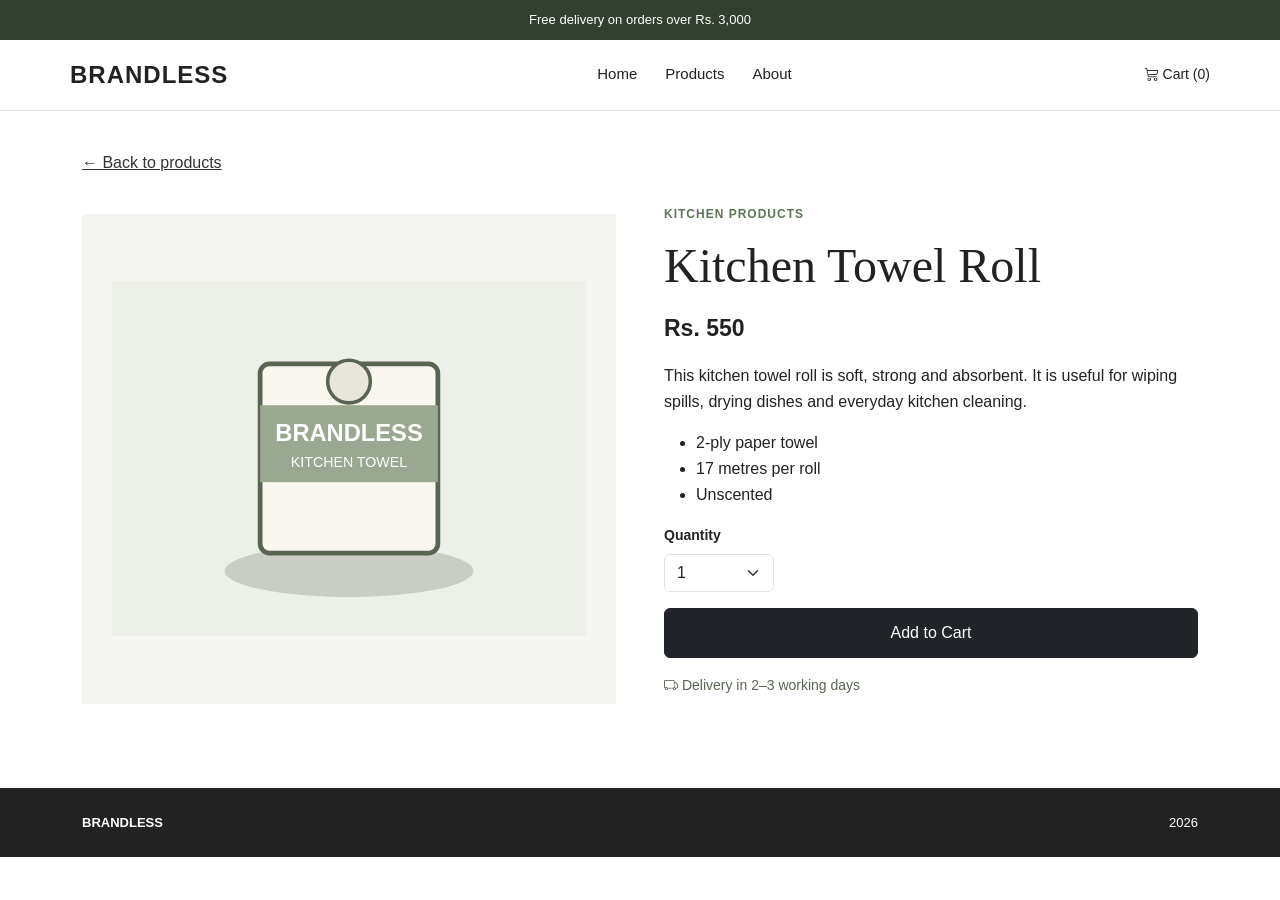
==== midterm-lab-exam/product.html @ e2c4e07b "midterm: baseline copy" ====
<!doctype html>
<html lang="en">
<head><meta charset="utf-8">
  <meta name="viewport" content="width=device-width, initial-scale=1">
  <title>Kitchen Towel Roll | Brandless Store</title>
  <link href="bootstrap.min.css" rel="stylesheet">
  <link href="bootstrap-icons.css" rel="stylesheet">
  <link href="styles.css" rel="stylesheet">
</head>
<body>
  <div class="top-bar">Free delivery on orders over Rs. 3,000</div>
  <header>
    <nav class="navbar container">
      <a class="navbar-brand" href="index.html">BRANDLESS</a>
      <input class="nav-toggle" type="checkbox" id="nav-toggle">
      <label class="navbar-toggler" for="nav-toggle"><i class="bi bi-list"></i></label>
      <div class="nav-links">
        <a href="index.html">Home</a>
        <a href="index.html#products">Products</a>
        <a href="index.html#about">About</a>
      </div>
      <a class="cart" href="#cart"><i class="bi bi-cart3"></i> Cart (0)</a>
    </nav>
  </header>
  <main class="container detail-page">
    <a class="back" href="index.html">← Back to products</a>
    <div class="row g-5 align-items-center">
      <div class="col-md-6"><div class="detail-image">
        <img src="assets/kitchen-towel.svg" alt="Kitchen Towel Roll">
      </div>
    </div>
    <div class="col-md-6">
      <p class="small-title">Kitchen products</p>
      <h1>Kitchen Towel Roll</h1>
      <p class="price">Rs. 550</p>
      <p>This kitchen towel roll is soft, strong and absorbent. It is useful for wiping spills, drying dishes and everyday kitchen cleaning.</p>
      <ul>
        <li>2-ply paper towel</li>
        <li>17 metres per roll</li>
        <li>Unscented</li>
      </ul>
      <label for="quantity">Quantity</label>
      <select class="form-select" id="quantity">
        <option>1</option>
        <option>2</option>
        <option>3</option>
      </select>
      <button class="btn btn-dark add-button">Add to Cart</button>
      <p class="delivery"><i class="bi bi-truck"></i> Delivery in 2–3 working days</p>
    </div>
  </div>
</main>
  <footer><div class="container"><strong>BRANDLESS</strong><span>2026</span></div></footer>
</body>
</html>
---- midterm-lab-exam/styles.css ----
*{
  box-sizing:border-box
}
body{
  margin:0;
  font-family:Arial,sans-serif;
  color:#222;
  background:#fff
}
.top-bar{
  background:#33402f;
  color:#fff;
  text-align:center;
  padding:10px;
  font-size:13px
}
header{
  border-bottom:1px solid #ddd;
  background:#fff
}
.navbar{
  min-height:70px;
  display:flex;
  align-items:center
}
.navbar-brand{
  font-size:24px;
  font-weight:bold;
  letter-spacing:1px;
  color:#222;
  text-decoration:none
}
.nav-links{
  display:flex;
  gap:28px;
  margin:auto
}
.nav-links a{
  color:#222;
  text-decoration:none;
  font-size:15px
}
.nav-links a:hover{
  color:#5e7556
}
.cart{
  color:#222;
  text-decoration:none;
  font-size:14px
}
.nav-toggle,.navbar-toggler{
  display:none
}
.hero{
  background:#eef0e9;
  padding:55px 0
}
.small-title{
  text-transform:uppercase;
  letter-spacing:1px;
  font-size:12px;
  color:#5e7556;
  font-weight:bold
}
.hero h1,.detail-page h1{
  font-family:Georgia,serif;
  font-size:48px;
  line-height:1.1;
  margin:12px 0 18px
}
.hero p:not(.small-title){
  font-size:17px;
  line-height:1.6;
  max-width:450px
}
.hero-picture{
  text-align:center
}
.hero-picture img{
  width:100%;
  max-width:390px;
  height:250px;
  object-fit:contain
}
.products{
  padding-top:55px;
  padding-bottom:65px
}
.heading{
  display:flex;
  align-items:end;
  justify-content:space-between;
  margin-bottom:28px
}
.heading h2,.about h2{
  font-family:Georgia,serif;
  font-size:34px;
  margin:5px 0
}
.heading>p{
  font-size:13px;
  color:#666
}
.product-card{
  border:1px solid #ddd;
  padding:14px;
  height:100%;
  background:#fff
}
.product-card img{
  display:block;
  width:100%;
  height:190px;
  object-fit:contain;
  background:#f5f5f2;
  margin-bottom:16px
}
.product-card h3{
  font-size:16px;
  margin:0 0 10px
}
.product-card p{
  font-weight:bold;
  margin:0 0 14px
}

.product-card button:disabled{
  cursor:not-allowed;
  opacity:.45
}
.about{
  background:#f1f2ec;
  padding:45px 0
}
.about p{
  max-width:600px;
  line-height:1.6;
  margin-bottom:0
}
footer{
  background:#222;
  color:#fff;
  padding:25px 0
}
footer .container{
  display:flex;
  justify-content:space-between;
  font-size:13px
}
.detail-page{
  padding-top:40px;
  padding-bottom:75px
}
.back{
  display:inline-block;
  margin-bottom:30px;
  color:#333
}
.detail-image{
  background:#f5f5f2;
  padding:30px
}
.detail-image img{
  width:100%;
  height:430px;
  object-fit:contain
}
.price{
  font-size:23px;
  font-weight:bold
}
.detail-page p,.detail-page li{
  line-height:1.6
}
.detail-page select{
  max-width:110px;
  margin:7px 0 16px
}
.detail-page label{
  font-weight:bold;
  font-size:14px
}
.add-button{
  display:block;
  width:100%;
  padding:12px
}

.delivery{
  font-size:14px;
  color:#596552;
  margin-top:16px
}
@media(max-width:767.98px){
  .navbar{
  flex-wrap:wrap
}
.navbar-brand{
  margin-right:auto
}
.navbar-toggler{
  display:block;
  border:0;
  background:transparent;
  font-size:25px;
  order:2;
  margin-right:15px
}
.cart{
  order:3
}
.nav-links{
  display:none;
  order:4;
  flex-basis:100%;
  margin:12px 0 15px;
  flex-direction:column;
  gap:12px
}
.nav-toggle:checked~.nav-links{
  display:flex
}
.hero{
  padding:40px 0
}
.hero h1,.detail-page h1{
  font-size:37px
}
.hero-picture{
  margin-top:25px
}
.products{
  padding-top:40px
}
.product-card img{
  height:240px
}
.heading{
  align-items:center
}
.heading h2{
  font-size:29px
}
.heading>p{
  display:none
}
.detail-image img{
  height:300px
}
footer .container{
  flex-direction:column;
  gap:8px
}

}
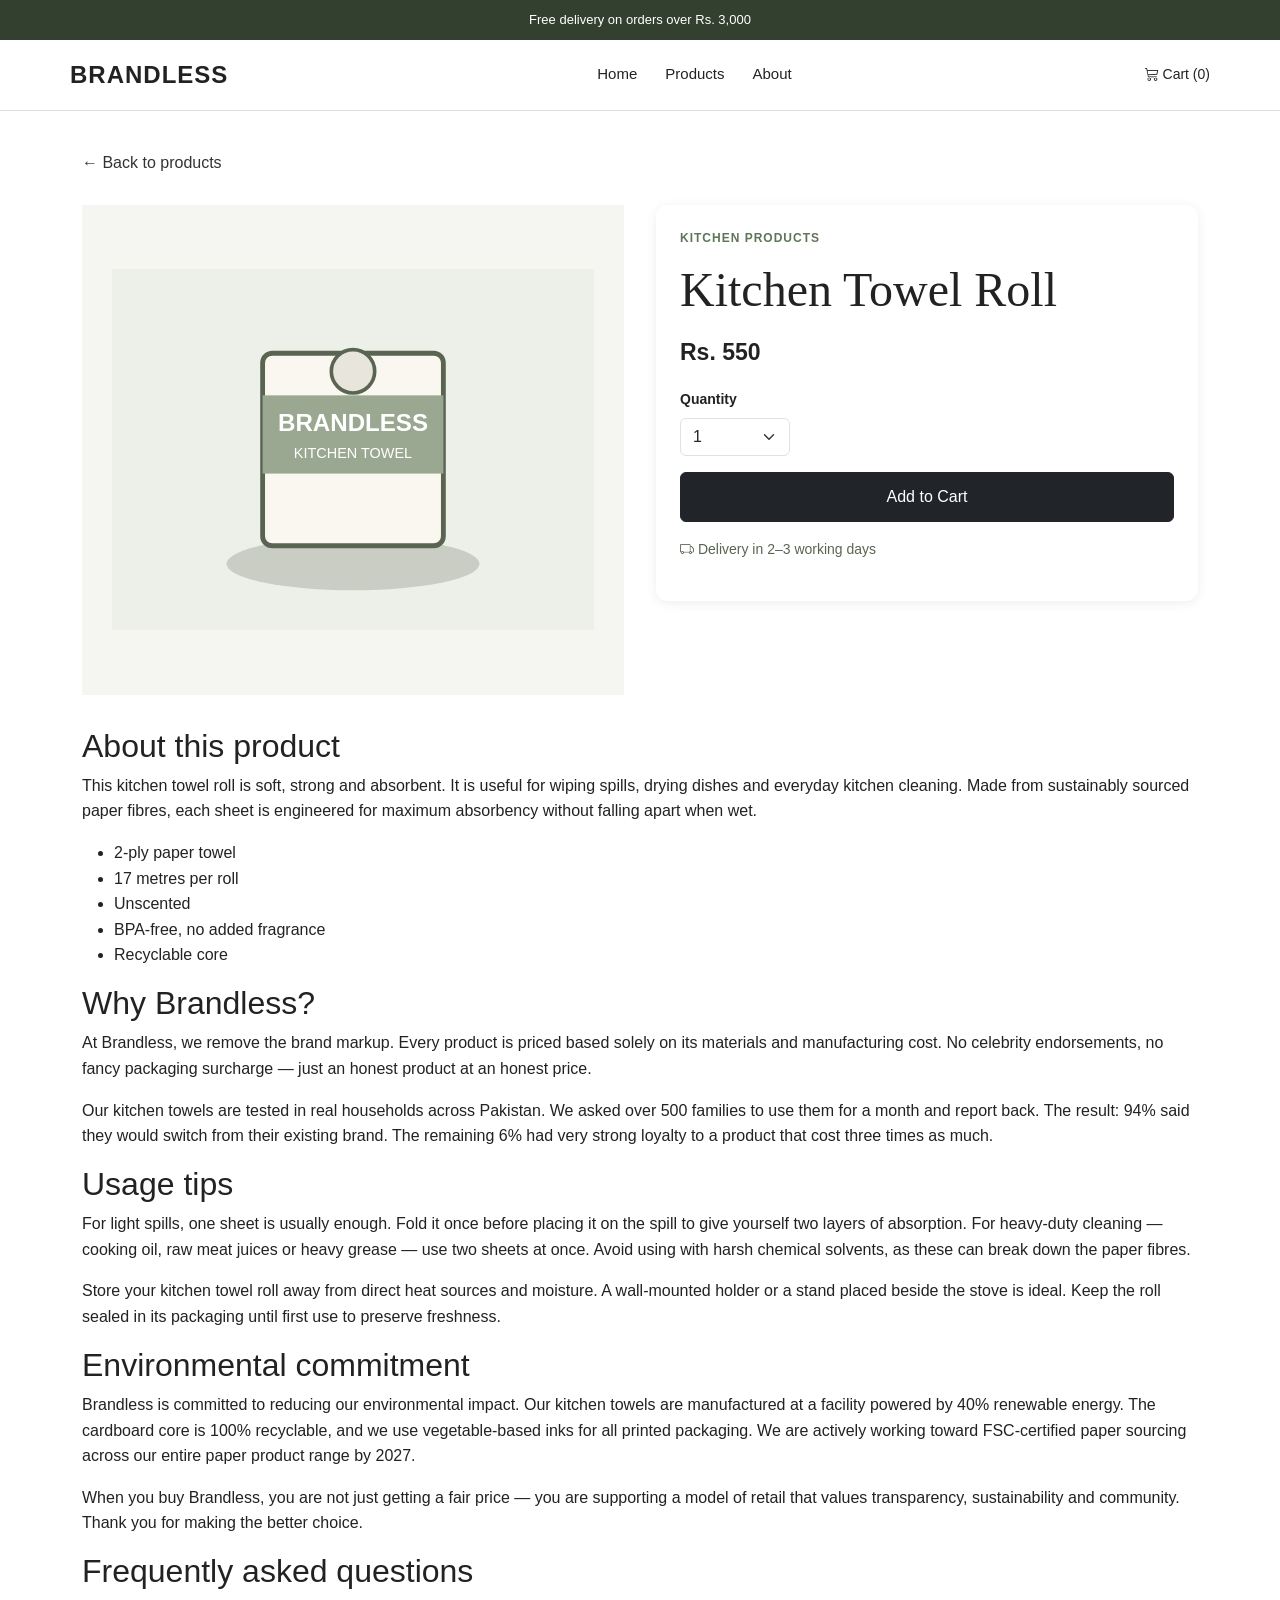
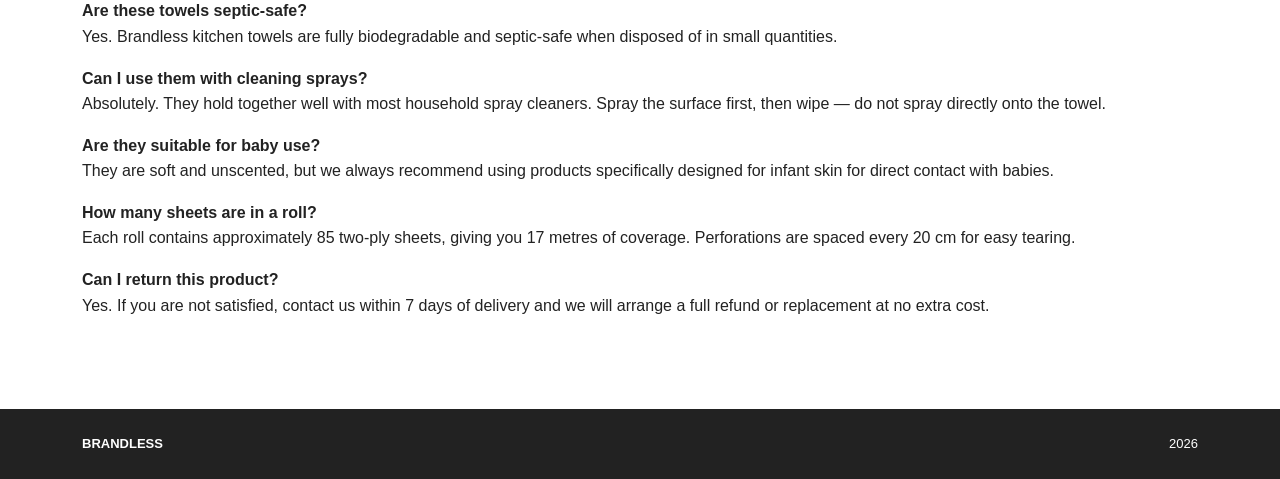
==== commit e33e2ffe: "midterm: task 2" ====
--- a/midterm-lab-exam/product.html
+++ b/midterm-lab-exam/product.html
@@ -1,6 +1,7 @@
 <!doctype html>
 <html lang="en">
-<head><meta charset="utf-8">
+<head>
+  <meta charset="utf-8">
   <meta name="viewport" content="width=device-width, initial-scale=1">
   <title>Kitchen Towel Roll | Brandless Store</title>
   <link href="bootstrap.min.css" rel="stylesheet">
@@ -22,34 +23,73 @@
       <a class="cart" href="#cart"><i class="bi bi-cart3"></i> Cart (0)</a>
     </nav>
   </header>
+
   <main class="container detail-page">
     <a class="back" href="index.html">← Back to products</a>
-    <div class="row g-5 align-items-center">
-      <div class="col-md-6"><div class="detail-image">
-        <img src="assets/kitchen-towel.svg" alt="Kitchen Towel Roll">
+
+    <!--
+      Task 2: CSS Grid with named grid-template-areas.
+      Three children → three named areas:
+        "image"   product photo
+        "details" name / price / qty / Add to Cart  (sticky at BP+)
+        "desc"    long description (full-width row underneath at BP+)
+    -->
+    <div class="product-layout">
+
+      <div class="product-image-area">
+        <div class="detail-image">
+          <img src="assets/kitchen-towel.svg" alt="Kitchen Towel Roll">
+        </div>
       </div>
+
+      <aside class="product-details-area">
+        <p class="small-title">Kitchen products</p>
+        <h1>Kitchen Towel Roll</h1>
+        <p class="price">Rs. 550</p>
+        <label for="quantity">Quantity</label>
+        <select class="form-select" id="quantity">
+          <option>1</option>
+          <option>2</option>
+          <option>3</option>
+        </select>
+        <button class="btn btn-dark add-button">Add to Cart</button>
+        <p class="delivery"><i class="bi bi-truck"></i> Delivery in 2–3 working days</p>
+      </aside>
+
+      <section class="product-desc-area">
+        <h2>About this product</h2>
+        <p>This kitchen towel roll is soft, strong and absorbent. It is useful for wiping spills, drying dishes and everyday kitchen cleaning. Made from sustainably sourced paper fibres, each sheet is engineered for maximum absorbency without falling apart when wet.</p>
+        <ul>
+          <li>2-ply paper towel</li>
+          <li>17 metres per roll</li>
+          <li>Unscented</li>
+          <li>BPA-free, no added fragrance</li>
+          <li>Recyclable core</li>
+        </ul>
+
+        <h2>Why Brandless?</h2>
+        <p>At Brandless, we remove the brand markup. Every product is priced based solely on its materials and manufacturing cost. No celebrity endorsements, no fancy packaging surcharge — just an honest product at an honest price.</p>
+        <p>Our kitchen towels are tested in real households across Pakistan. We asked over 500 families to use them for a month and report back. The result: 94% said they would switch from their existing brand. The remaining 6% had very strong loyalty to a product that cost three times as much.</p>
+
+        <h2>Usage tips</h2>
+        <p>For light spills, one sheet is usually enough. Fold it once before placing it on the spill to give yourself two layers of absorption. For heavy-duty cleaning — cooking oil, raw meat juices or heavy grease — use two sheets at once. Avoid using with harsh chemical solvents, as these can break down the paper fibres.</p>
+        <p>Store your kitchen towel roll away from direct heat sources and moisture. A wall-mounted holder or a stand placed beside the stove is ideal. Keep the roll sealed in its packaging until first use to preserve freshness.</p>
+
+        <h2>Environmental commitment</h2>
+        <p>Brandless is committed to reducing our environmental impact. Our kitchen towels are manufactured at a facility powered by 40% renewable energy. The cardboard core is 100% recyclable, and we use vegetable-based inks for all printed packaging. We are actively working toward FSC-certified paper sourcing across our entire paper product range by 2027.</p>
+        <p>When you buy Brandless, you are not just getting a fair price — you are supporting a model of retail that values transparency, sustainability and community. Thank you for making the better choice.</p>
+
+        <h2>Frequently asked questions</h2>
+        <p><strong>Are these towels septic-safe?</strong><br>Yes. Brandless kitchen towels are fully biodegradable and septic-safe when disposed of in small quantities.</p>
+        <p><strong>Can I use them with cleaning sprays?</strong><br>Absolutely. They hold together well with most household spray cleaners. Spray the surface first, then wipe — do not spray directly onto the towel.</p>
+        <p><strong>Are they suitable for baby use?</strong><br>They are soft and unscented, but we always recommend using products specifically designed for infant skin for direct contact with babies.</p>
+        <p><strong>How many sheets are in a roll?</strong><br>Each roll contains approximately 85 two-ply sheets, giving you 17 metres of coverage. Perforations are spaced every 20 cm for easy tearing.</p>
+        <p><strong>Can I return this product?</strong><br>Yes. If you are not satisfied, contact us within 7 days of delivery and we will arrange a full refund or replacement at no extra cost.</p>
+      </section>
+
     </div>
-    <div class="col-md-6">
-      <p class="small-title">Kitchen products</p>
-      <h1>Kitchen Towel Roll</h1>
-      <p class="price">Rs. 550</p>
-      <p>This kitchen towel roll is soft, strong and absorbent. It is useful for wiping spills, drying dishes and everyday kitchen cleaning.</p>
-      <ul>
-        <li>2-ply paper towel</li>
-        <li>17 metres per roll</li>
-        <li>Unscented</li>
-      </ul>
-      <label for="quantity">Quantity</label>
-      <select class="form-select" id="quantity">
-        <option>1</option>
-        <option>2</option>
-        <option>3</option>
-      </select>
-      <button class="btn btn-dark add-button">Add to Cart</button>
-      <p class="delivery"><i class="bi bi-truck"></i> Delivery in 2–3 working days</p>
-    </div>
-  </div>
-</main>
+  </main>
+
   <footer><div class="container"><strong>BRANDLESS</strong><span>2026</span></div></footer>
 </body>
 </html>
--- a/midterm-lab-exam/styles.css
+++ b/midterm-lab-exam/styles.css
@@ -1,3 +1,6 @@
+/* ============================================================
+   BASE / RESET
+   ============================================================ */
 *{
   box-sizing:border-box
 }
@@ -7,6 +10,10 @@
   color:#222;
   background:#fff
 }
+
+/* ============================================================
+   TOP BAR
+   ============================================================ */
 .top-bar{
   background:#33402f;
   color:#fff;
@@ -14,6 +21,10 @@
   padding:10px;
   font-size:13px
 }
+
+/* ============================================================
+   HEADER / NAV
+   ============================================================ */
 header{
   border-bottom:1px solid #ddd;
   background:#fff
@@ -51,6 +62,10 @@
 .nav-toggle,.navbar-toggler{
   display:none
 }
+
+/* ============================================================
+   HERO
+   ============================================================ */
 .hero{
   background:#eef0e9;
   padding:55px 0
@@ -82,6 +97,10 @@
   height:250px;
   object-fit:contain
 }
+
+/* ============================================================
+   PRODUCTS SECTION
+   ============================================================ */
 .products{
   padding-top:55px;
   padding-bottom:65px
@@ -101,6 +120,10 @@
   font-size:13px;
   color:#666
 }
+
+/* ============================================================
+   PRODUCT CARDS
+   ============================================================ */
 .product-card{
   border:1px solid #ddd;
   padding:14px;
@@ -123,11 +146,104 @@
   font-weight:bold;
   margin:0 0 14px
 }
-
 .product-card button:disabled{
   cursor:not-allowed;
   opacity:.45
 }
+
+/* ============================================================
+   TASK 1 — CSS-ONLY CATEGORY FILTER
+   ─────────────────────────────────────────────────────────────
+   N = 63 → K = 3 categories: Paper, Cleaning, Bundles
+   Accent colour: hsl(81, 70%, 45%)   [H = (63×7) mod 360 = 81]
+
+   How it works:
+   • Radio inputs are invisible (position:absolute; opacity:0)
+     but remain in the normal document flow so the CSS
+     general-sibling combinator (~) can reach #product-grid.
+   • When a category radio is :checked, ALL .col cards get
+     display:none first; then only the matching [data-category]
+     cards are restored to display:block.
+   • Selecting "All" has no hiding rule → everything is visible.
+   • No JavaScript involved anywhere in this task.
+   ============================================================ */
+
+/* Keep radio inputs invisible but in-flow */
+.filter-bar input[type="radio"]{
+  position:absolute;
+  opacity:0;
+  width:0;
+  height:0;
+  pointer-events:none
+}
+
+/* Pill container */
+.filter-bar{
+  display:flex;
+  flex-wrap:wrap;
+  gap:8px;
+  margin-bottom:20px;
+  align-items:center
+}
+
+/* Default pill appearance */
+.filter-label{
+  display:inline-block;
+  padding:6px 18px;
+  border:2px solid #ccc;
+  border-radius:999px;
+  cursor:pointer;
+  font-size:14px;
+  font-weight:500;
+  color:#555;
+  transition:border-color .15s, background .15s, color .15s;
+  user-select:none
+}
+.filter-label:hover{
+  border-color:#999;
+  color:#222
+}
+
+/* Selected pill — accent colour hsl(81, 70%, 45%) */
+#cat-all:checked      ~ .filter-bar .filter-label[for="cat-all"],
+#cat-paper:checked    ~ .filter-bar .filter-label[for="cat-paper"],
+#cat-cleaning:checked ~ .filter-bar .filter-label[for="cat-cleaning"],
+#cat-bundles:checked  ~ .filter-bar .filter-label[for="cat-bundles"]{
+  background:hsl(81,70%,45%);
+  border-color:hsl(81,70%,45%);
+  color:#fff
+}
+
+/* ── Filtering rules ─────────────────────────────────────── */
+/* Paper selected: hide all, then show paper */
+#cat-paper:checked ~ #product-grid .col{
+  display:none
+}
+#cat-paper:checked ~ #product-grid .col[data-category="paper"]{
+  display:block
+}
+
+/* Cleaning selected: hide all, then show cleaning */
+#cat-cleaning:checked ~ #product-grid .col{
+  display:none
+}
+#cat-cleaning:checked ~ #product-grid .col[data-category="cleaning"]{
+  display:block
+}
+
+/* Bundles selected: hide all, then show bundles */
+#cat-bundles:checked ~ #product-grid .col{
+  display:none
+}
+#cat-bundles:checked ~ #product-grid .col[data-category="bundles"]{
+  display:block
+}
+
+/* "All" → no hiding rule needed; everything stays visible by default */
+
+/* ============================================================
+   ABOUT SECTION
+   ============================================================ */
 .about{
   background:#f1f2ec;
   padding:45px 0
@@ -137,6 +253,10 @@
   line-height:1.6;
   margin-bottom:0
 }
+
+/* ============================================================
+   FOOTER
+   ============================================================ */
 footer{
   background:#222;
   color:#fff;
@@ -147,6 +267,13 @@
   justify-content:space-between;
   font-size:13px
 }
+
+/* ============================================================
+   TASK 2 — PRODUCT DETAIL PAGE
+   CSS Grid with named grid-template-areas.
+   BP = 663px  (600 + N, where N = 63)
+   Sticky top = (N mod 40) + 70 = 23 + 70 = 93px
+   ============================================================ */
 .detail-page{
   padding-top:40px;
   padding-bottom:75px
@@ -154,7 +281,8 @@
 .back{
   display:inline-block;
   margin-bottom:30px;
-  color:#333
+  color:#333;
+  text-decoration:none
 }
 .detail-image{
   background:#f5f5f2;
@@ -185,73 +313,125 @@
   width:100%;
   padding:12px
 }
-
 .delivery{
   font-size:14px;
   color:#596552;
   margin-top:16px
 }
+
+/*
+  Grid layout — named areas
+  Below 663px → one column:  image / details / desc  (stacked)
+  663px+      → two columns: image | details,  desc spans both
+*/
+.product-layout{
+  display:grid;
+  grid-template-areas:
+    "image"
+    "details"
+    "desc";
+  gap:32px
+}
+
+.product-image-area   { grid-area: image   }
+.product-details-area { grid-area: details }
+.product-desc-area    { grid-area: desc    }
+
+/* Wide layout from BP = 663px */
+@media(min-width:663px){
+  .product-layout{
+    grid-template-columns: 1fr 1fr;
+    grid-template-areas:
+      "image   details"
+      "desc    desc";
+  }
+
+  /*
+    Sticky details box.
+    align-self:start is essential — without it the grid item
+    stretches to fill the full row height and sticky has no
+    room to scroll within, so it stops working.
+    top: 93px = (63 mod 40) + 70
+  */
+  .product-details-area{
+    position:sticky;
+    top:93px;
+    align-self:start;
+    background:#fff;
+    border-radius:12px;
+    padding:24px;
+    box-shadow:0 2px 12px rgba(0,0,0,.07)
+  }
+}
+
+/* Smaller image on mobile */
+@media(max-width:662px){
+  .detail-image img{
+    height:280px
+  }
+}
+
+/* ============================================================
+   RESPONSIVE — MOBILE (unchanged from assignment-2)
+   ============================================================ */
 @media(max-width:767.98px){
   .navbar{
-  flex-wrap:wrap
-}
-.navbar-brand{
-  margin-right:auto
-}
-.navbar-toggler{
-  display:block;
-  border:0;
-  background:transparent;
-  font-size:25px;
-  order:2;
-  margin-right:15px
-}
-.cart{
-  order:3
-}
-.nav-links{
-  display:none;
-  order:4;
-  flex-basis:100%;
-  margin:12px 0 15px;
-  flex-direction:column;
-  gap:12px
-}
-.nav-toggle:checked~.nav-links{
-  display:flex
-}
-.hero{
-  padding:40px 0
-}
-.hero h1,.detail-page h1{
-  font-size:37px
-}
-.hero-picture{
-  margin-top:25px
-}
-.products{
-  padding-top:40px
-}
-.product-card img{
-  height:240px
-}
-.heading{
-  align-items:center
-}
-.heading h2{
-  font-size:29px
-}
-.heading>p{
-  display:none
-}
-.detail-image img{
-  height:300px
-}
-footer .container{
-  flex-direction:column;
-  gap:8px
-}
-
-}
-
-
+    flex-wrap:wrap
+  }
+  .navbar-brand{
+    margin-right:auto
+  }
+  .navbar-toggler{
+    display:block;
+    border:0;
+    background:transparent;
+    font-size:25px;
+    order:2;
+    margin-right:15px
+  }
+  .cart{
+    order:3
+  }
+  .nav-links{
+    display:none;
+    order:4;
+    flex-basis:100%;
+    margin:12px 0 15px;
+    flex-direction:column;
+    gap:12px
+  }
+  .nav-toggle:checked~.nav-links{
+    display:flex
+  }
+  .hero{
+    padding:40px 0
+  }
+  .hero h1,.detail-page h1{
+    font-size:37px
+  }
+  .hero-picture{
+    margin-top:25px
+  }
+  .products{
+    padding-top:40px
+  }
+  .product-card img{
+    height:240px
+  }
+  .heading{
+    align-items:center
+  }
+  .heading h2{
+    font-size:29px
+  }
+  .heading>p{
+    display:none
+  }
+  .detail-image img{
+    height:300px
+  }
+  footer .container{
+    flex-direction:column;
+    gap:8px
+  }
+}
